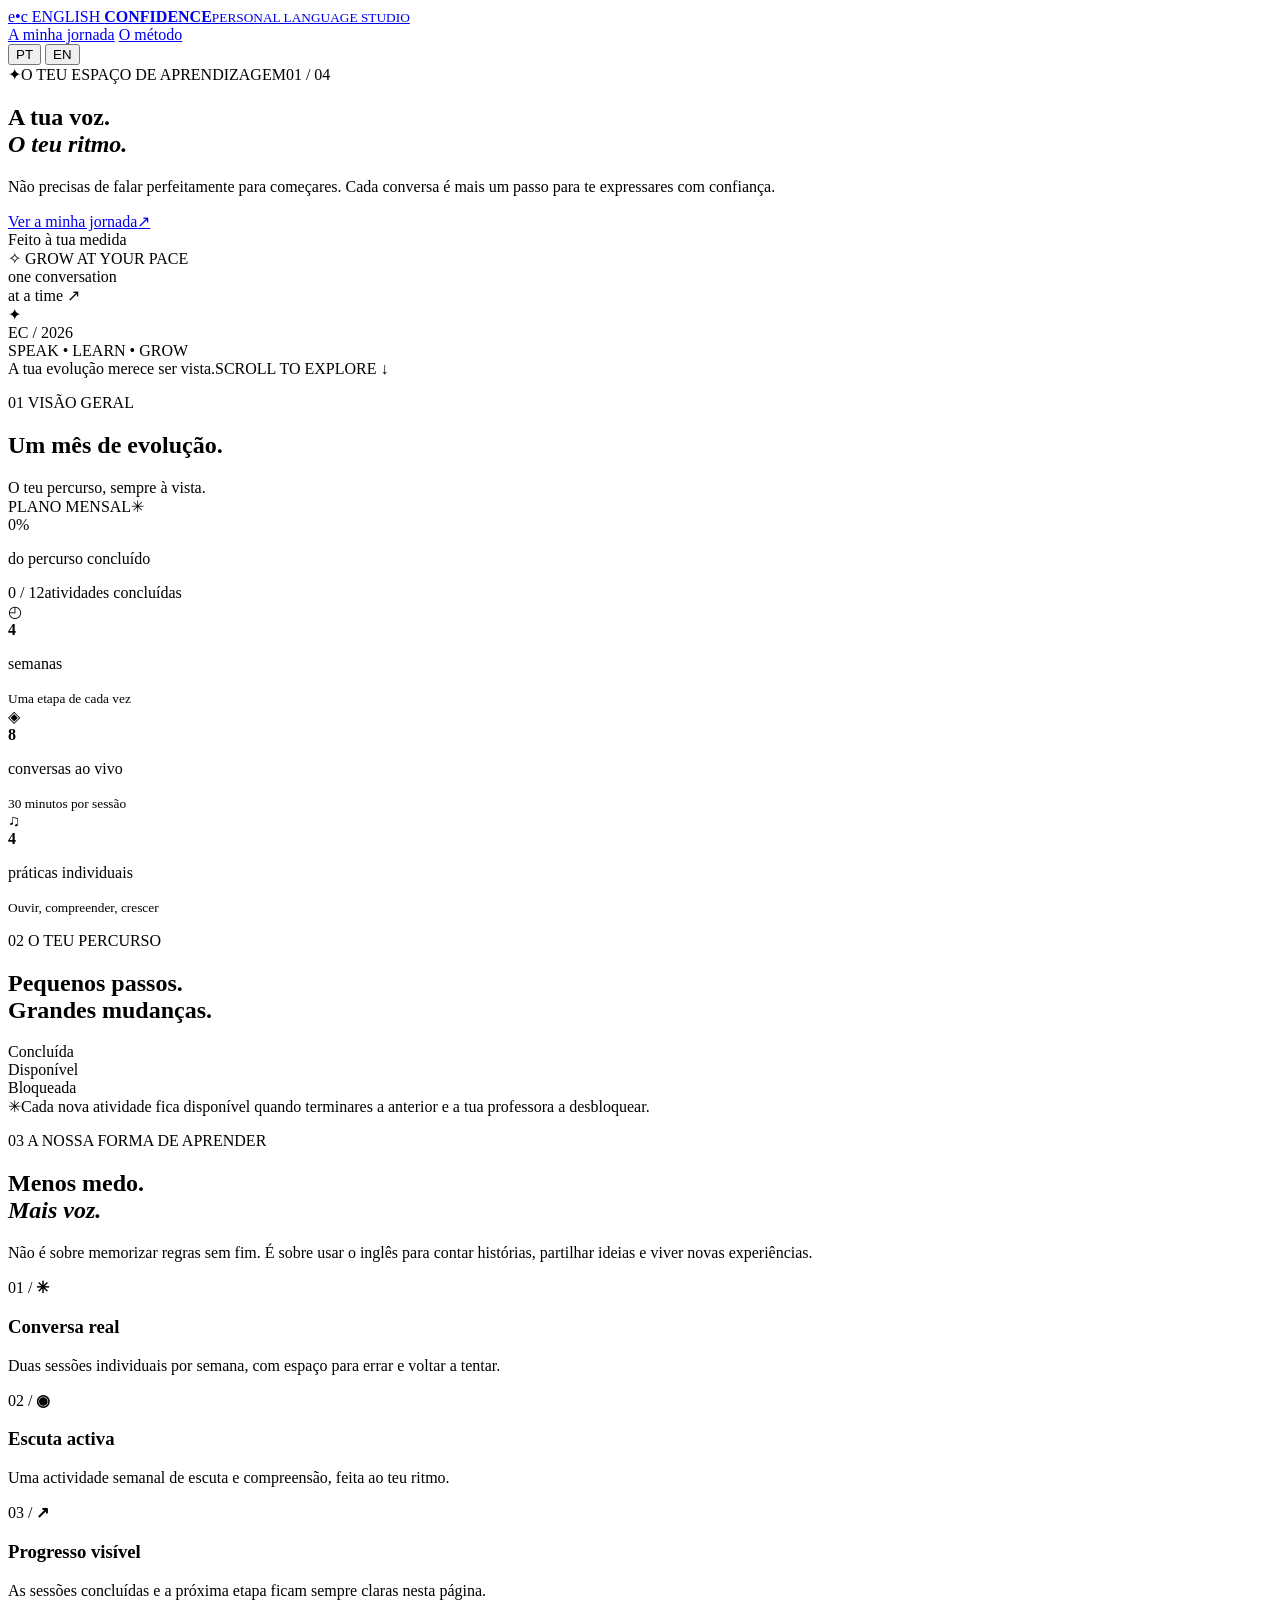
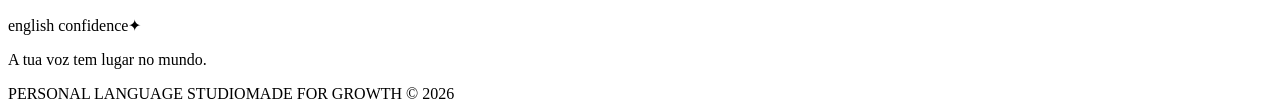
==== student-02/index.html @ 16528912 "multiple students" ====
<!doctype html>
<html lang="pt">
<head>
  <meta charset="utf-8" />
  <meta name="viewport" content="width=device-width, initial-scale=1" />
  <meta name="theme-color" content="#eeebfb" />
  <meta name="description" content="O teu espaço pessoal para aprender a comunicar em inglês com confiança, ao teu ritmo." />
  <title>English Confidence — Your Learning Space</title>
  <link rel="preconnect" href="https://fonts.googleapis.com" />
  <link rel="preconnect" href="https://fonts.gstatic.com" crossorigin />
  <link href="https://fonts.googleapis.com/css2?family=DM+Sans:wght@400;500;600;700;800&family=Manrope:wght@400;500;600;700;800&family=Playfair+Display:wght@400;500;600;700&display=swap" rel="stylesheet" />
  <link rel="stylesheet" href="../styles.css" />
  <script defer src="./student-data.js"></script>
  <script defer src="../portal.js"></script>
</head>
<body>
  <div class="ambient ambient-a" aria-hidden="true"></div>
  <div class="ambient ambient-b" aria-hidden="true"></div>
  <header class="topbar page-width">
    <a href="#inicio" class="brand" aria-label="English Confidence — Início">
      <span class="brand-mark">e<span>•</span>c</span>
      <span class="brand-type">ENGLISH <strong>CONFIDENCE</strong><small>PERSONAL LANGUAGE STUDIO</small></span>
    </a>
    <nav aria-label="Navegação principal" class="topnav">
      <a href="#jornada" data-i18n="navJourney">A minha jornada</a>
      <a href="#metodo" data-i18n="navMethod">O método</a>
    </nav>
    <div class="lang-switch" role="group" aria-label="Language / Idioma">
      <button type="button" id="lang-pt" class="active" aria-pressed="true">PT</button>
      <button type="button" id="lang-en" aria-pressed="false">EN</button>
    </div>
  </header>

  <main>
    <section class="hero page-width" id="inicio" aria-labelledby="hero-title">
      <div class="hero-copy">
        <div class="eyebrow"><span class="sparkle">✦</span><span data-i18n="heroEyebrow">O TEU ESPAÇO DE APRENDIZAGEM</span><span class="eyebrow-dash"></span>01 / 04</div>
        <h1 id="hero-title"><span data-i18n="heroTitle1">A tua voz.</span><br/><em data-i18n="heroTitle2">O teu ritmo.</em></h1>
        <p class="hero-description" data-i18n="heroBody">Não precisas de falar perfeitamente para começares. Cada conversa é mais um passo para te expressares com confiança.</p>
        <div class="hero-actions">
          <a class="primary-btn" href="#jornada"><span data-i18n="heroButton">Ver a minha jornada</span><span aria-hidden="true">↗</span></a>
          <div class="soft-label"><span class="pulse-dot"></span><span data-i18n="heroTag">Feito à tua medida</span></div>
        </div>
      </div>
      <div class="hero-art" aria-hidden="true">
        <div class="art-arc art-arc-one"></div><div class="art-arc art-arc-two"></div>
        <div class="art-halo"></div>
        <div class="art-sphere"><div class="sphere-glint"></div><div class="sphere-ring"></div></div>
        <div class="floating-label label-one"><span>✧</span> GROW AT YOUR PACE</div>
        <div class="floating-label label-two">one conversation<br/>at a time <span>↗</span></div>
        <div class="art-star">✦</div>
        <div class="art-coordinate">EC / 2026<br/>SPEAK • LEARN • GROW</div>
      </div>
      <div class="hero-bottom"><span data-i18n="heroSub">A tua evolução merece ser vista.</span><span>SCROLL TO EXPLORE <span aria-hidden="true">↓</span></span></div>
    </section>

    <section class="dashboard page-width" id="progresso" aria-labelledby="dash-title">
      <div class="section-heading"><div><p class="kicker"><span>01</span> <span data-i18n="overviewKicker">VISÃO GERAL</span></p><h2 id="dash-title" data-i18n="overviewTitle">Um mês de evolução.</h2></div><span class="section-note" data-i18n="overviewNote">O teu percurso, sempre à vista.</span></div>
      <div class="dashboard-grid">
        <div class="progress-card">
          <div class="card-upper"><span class="mini-tag" data-i18n="monthlyPlan">PLANO MENSAL</span><span class="progress-orbit" aria-hidden="true">✳</span></div>
          <div class="progress-big" id="progress-percent">0<span>%</span></div>
          <p data-i18n="progressCaption">do percurso concluído</p>
          <div class="progress-bar"><div id="progress-fill"></div></div>
          <div class="progress-meta"><span id="progress-count">0 / 12</span><span data-i18n="activities">atividades concluídas</span></div>
        </div>
        <div class="stat-card lilac-stat"><span class="stat-icon">◴</span><div><strong>4</strong><p data-i18n="weeks">semanas</p></div><div class="stat-line"></div><small data-i18n="weeksDesc">Uma etapa de cada vez</small></div>
        <div class="stat-card pale-stat"><span class="stat-icon">◈</span><div><strong>8</strong><p data-i18n="liveSessions">conversas ao vivo</p></div><div class="stat-line"></div><small data-i18n="liveDesc">30 minutos por sessão</small></div>
        <div class="stat-card mint-stat"><span class="stat-icon">♫</span><div><strong>4</strong><p data-i18n="selfStudy">práticas individuais</p></div><div class="stat-line"></div><small data-i18n="selfDesc">Ouvir, compreender, crescer</small></div>
      </div>
    </section>

    <section class="journey page-width" id="jornada" aria-labelledby="journey-title">
      <div class="section-heading journey-heading"><div><p class="kicker"><span>02</span> <span data-i18n="journeyKicker">O TEU PERCURSO</span></p><h2 id="journey-title" data-i18n="journeyTitle">Pequenos passos.<br/>Grandes mudanças.</h2></div><div class="journey-aside"><div class="legend-item"><span class="legend-dot finished"></span><span data-i18n="done">Concluída</span></div><div class="legend-item"><span class="legend-dot current"></span><span data-i18n="available">Disponível</span></div><div class="legend-item"><span class="legend-dot locked"></span><span data-i18n="locked">Bloqueada</span></div></div></div>
      <div class="notice" role="note"><span class="notice-icon">✳</span><span data-i18n="unlockMessage">Cada nova atividade fica disponível quando terminares a anterior e a tua professora a desbloquear.</span></div>
      <div id="weeks-container" class="weeks-container"></div>
    </section>

    <section class="method-section" id="metodo" aria-labelledby="method-title">
      <div class="page-width method-inner">
        <div class="method-lead"><p class="kicker light"><span>03</span> <span data-i18n="methodKicker">A NOSSA FORMA DE APRENDER</span></p><h2 id="method-title" data-i18n="methodTitle">Menos medo.<br/><em>Mais voz.</em></h2><p data-i18n="methodIntro">Não é sobre memorizar regras sem fim. É sobre usar o inglês para contar histórias, partilhar ideias e viver novas experiências.</p></div>
        <div class="method-points"><div class="method-point"><span>01 / <b>✳</b></span><h3 data-i18n="method1Title">Conversa real</h3><p data-i18n="method1Desc">Duas sessões individuais por semana, com espaço para errar e voltar a tentar.</p></div><div class="method-point"><span>02 / <b>◉</b></span><h3 data-i18n="method2Title">Escuta activa</h3><p data-i18n="method2Desc">Uma actividade semanal de escuta e compreensão, feita ao teu ritmo.</p></div><div class="method-point"><span>03 / <b>↗</b></span><h3 data-i18n="method3Title">Progresso visível</h3><p data-i18n="method3Desc">As sessões concluídas e a próxima etapa ficam sempre claras nesta página.</p></div></div>
      </div>
    </section>
  </main>
  <footer class="footer page-width"><div><span class="footer-brand">english confidence<span>✦</span></span><p data-i18n="footerLine">A tua voz tem lugar no mundo.</p></div><div class="footer-right"><span>PERSONAL LANGUAGE STUDIO</span><span>MADE FOR GROWTH © 2026</span></div></footer>
</body>
</html>
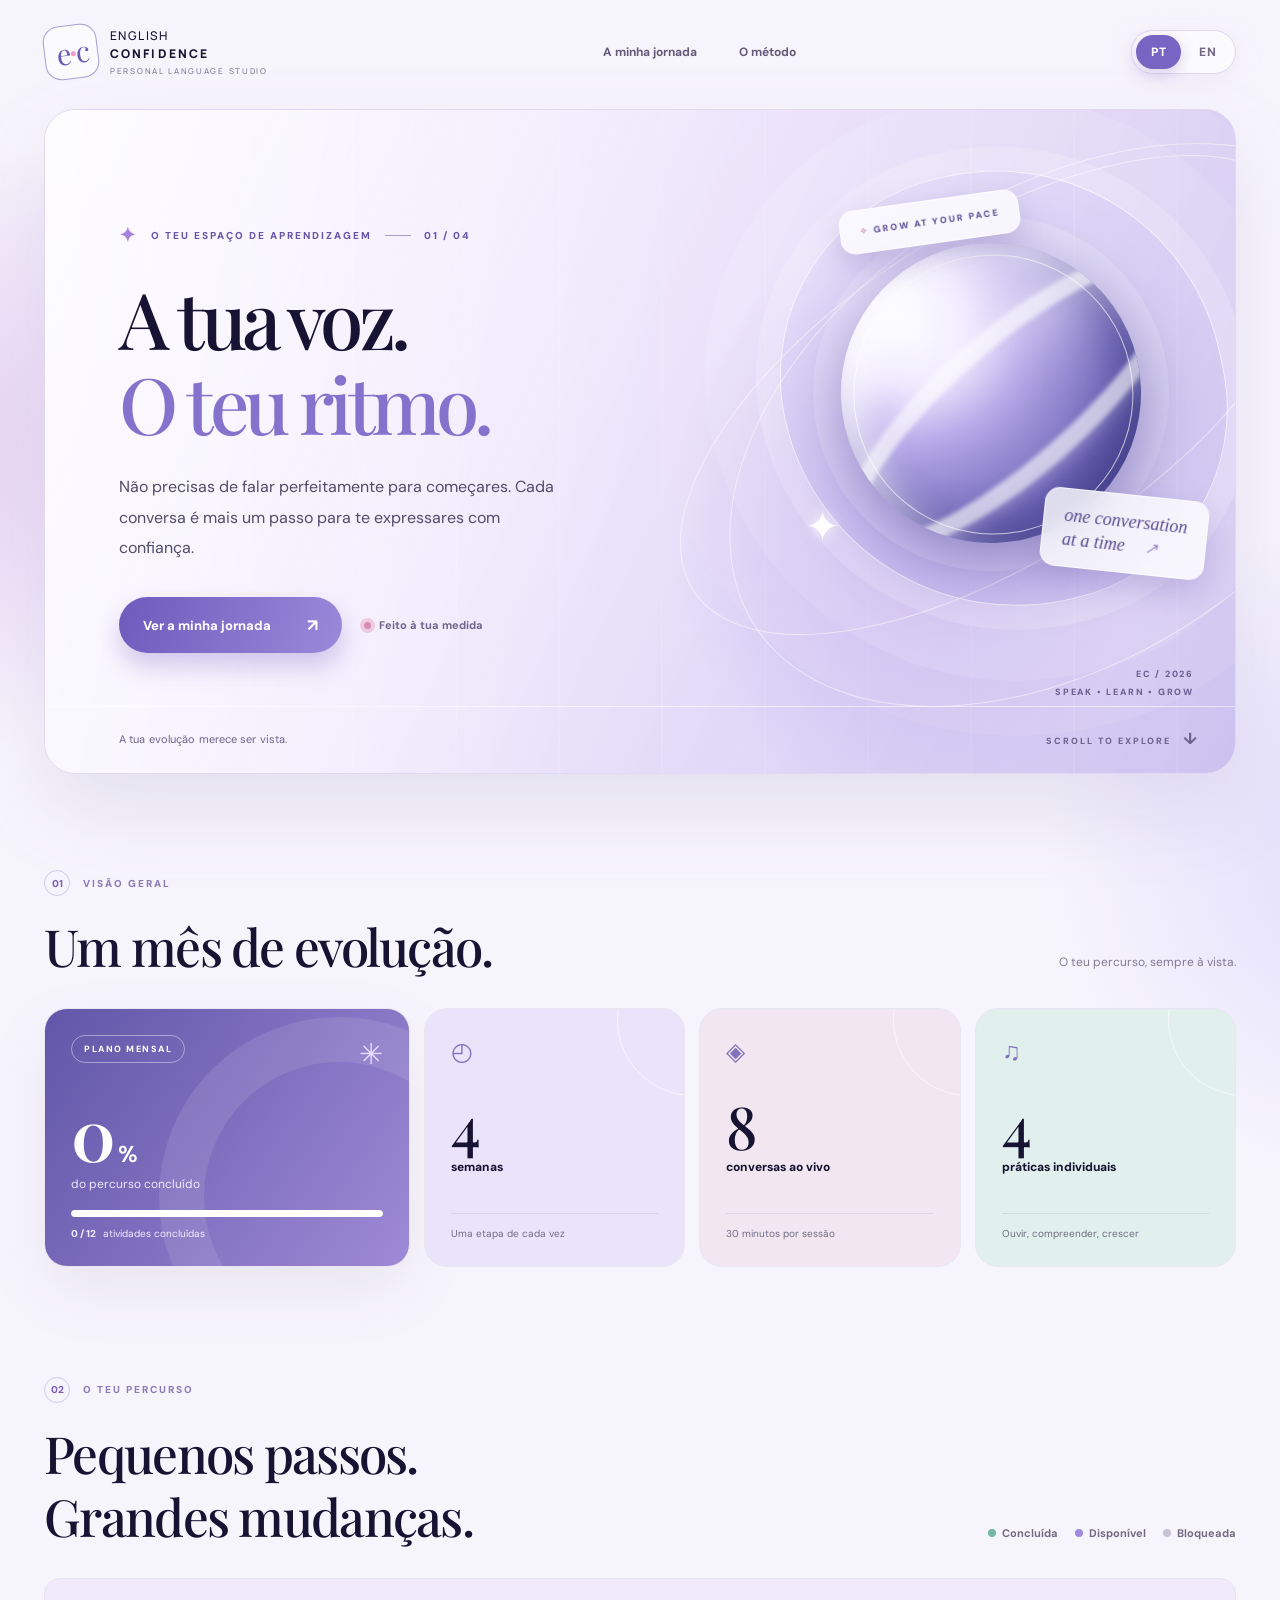
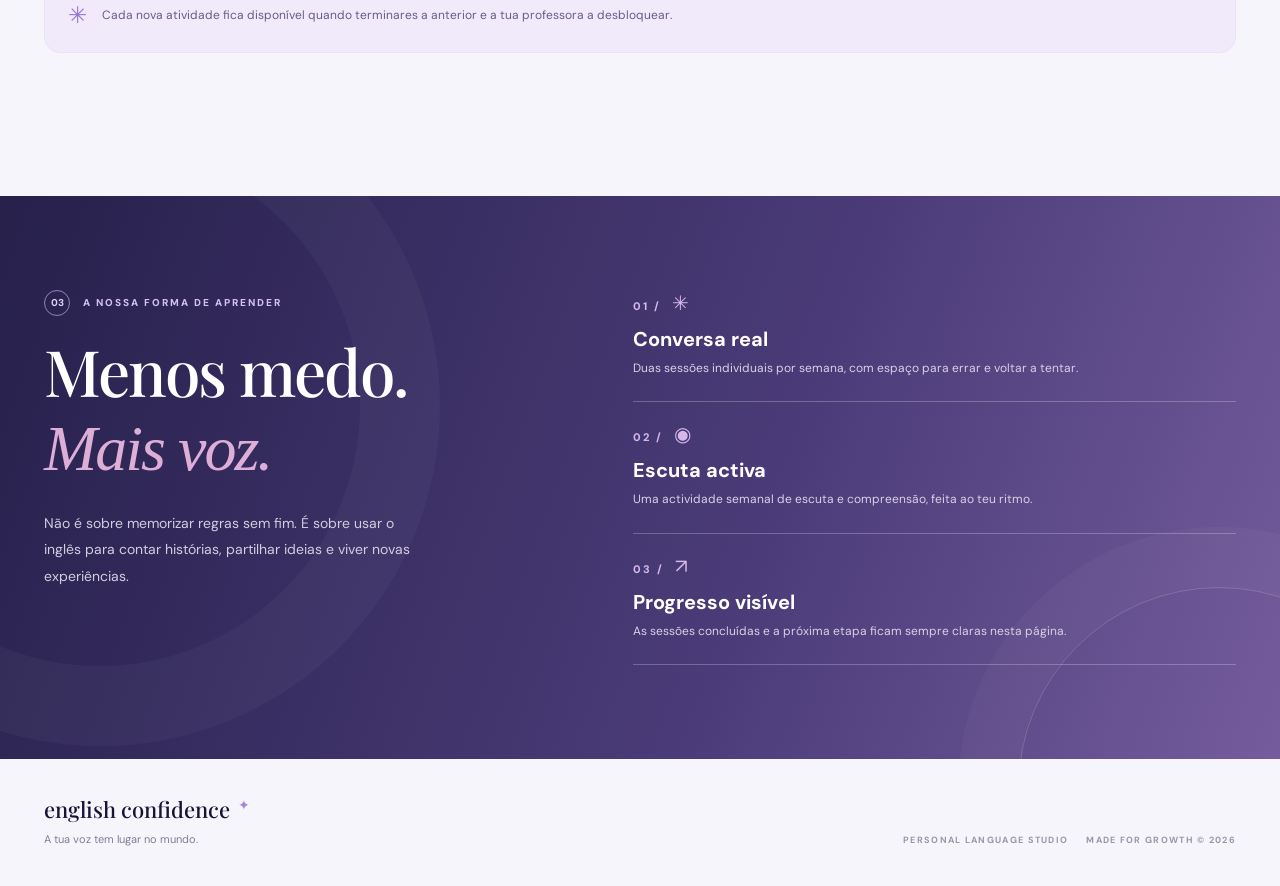
==== commit 58e78725: "current students lesson's imported" ====
--- a/student-02/index.html
+++ b/student-02/index.html
@@ -10,7 +10,7 @@
   <link rel="preconnect" href="https://fonts.gstatic.com" crossorigin />
   <link href="https://fonts.googleapis.com/css2?family=DM+Sans:wght@400;500;600;700;800&family=Manrope:wght@400;500;600;700;800&family=Playfair+Display:wght@400;500;600;700&display=swap" rel="stylesheet" />
   <link rel="stylesheet" href="../styles.css" />
-  <script defer src="./student-data.js"></script>
+  <script defer src="student-data1.js"></script>
   <script defer src="../portal.js"></script>
 </head>
 <body>
--- a/styles.css
+++ b/styles.css
@@ -0,0 +1,1267 @@
+:root{--ink:#171333;--muted:#645e7e;--violet:#7765ce;--violet2:#a99be8;--pink:#eeaccc;--line:#e5e0f0;--white:#fff;--mint:#dceee7;--bg:#f5f2fb;--shadow:0 24px 65px rgba(65,52,124,.08)}
+*{box-sizing:border-box}html{scroll-behavior:smooth}body{margin:0;color:var(--ink);font-family:'DM Sans',sans-serif;background:#f7f5fc;overflow-x:hidden;-webkit-font-smoothing:antialiased}a{text-decoration:none;color:inherit}button{font:inherit}p,h1,h2,h3,h4{margin-top:0}.page-width{width:min(1200px,calc(100% - 88px));margin-left:auto;margin-right:auto}.ambient{position:absolute;pointer-events:none;z-index:-1}.ambient-a{width:650px;height:650px;left:-400px;top:120px;background:radial-gradient(circle,#e7d0f3 0,transparent 68%)}.ambient-b{width:700px;height:700px;right:-450px;top:500px;background:radial-gradient(circle,#e0dbfc 0,transparent 68%)}
+.topbar{height:104px;display:flex;align-items:center;justify-content:space-between;gap:24px;position:relative;z-index:20}.brand{display:flex;align-items:center;gap:12px}.brand-mark{font-family:'Playfair Display',serif;width:54px;height:54px;display:flex;align-items:center;justify-content:center;border:1px solid #aa9fd4;border-radius:16px;font-size:29px;letter-spacing:-4px;transform:rotate(-7deg);color:#6c59b2;background:rgba(255,255,255,.6)}.brand-mark span{color:#ec9dc8;font-size:18px;margin:0 2px}.brand-type{font-family:Manrope,sans-serif;font-size:12px;line-height:1.5;letter-spacing:1.4px;font-weight:500}.brand-type strong{display:block;font-size:12px;letter-spacing:2.1px;font-weight:800}.brand-type small{display:block;font-size:8px;letter-spacing:1.7px;color:#837d99;margin-top:2px}.topnav{display:flex;gap:42px;font-size:12px;color:#625a78;font-weight:700}.topnav a:hover{color:var(--violet)}.lang-switch{display:flex;align-items:center;gap:3px;border:1px solid #dfd7f0;padding:4px;border-radius:100px;background:#ffffff80;box-shadow:0 6px 25px #ded3f05a}.lang-switch button{border:0;cursor:pointer;border-radius:100px;background:transparent;padding:9px 15px;font-size:12px;font-weight:800;letter-spacing:.5px;color:#70698a}.lang-switch button.active{background:#7665c2;color:#fff;box-shadow:0 5px 14px #7e6bcb48}.lang-switch button:focus-visible,.primary-btn:focus-visible,.podcast-btn:focus-visible,a:focus-visible{outline:3px solid #ec92c7;outline-offset:3px}
+.hero{position:relative;border:1px solid #e1d9f2;min-height:592px;margin-top:5px;margin-bottom:96px;border-radius:31px;overflow:hidden;background:linear-gradient(115deg,rgba(250,247,255,.97) 0%,rgba(238,231,252,.86) 42%,rgba(201,191,239,.93) 100%);box-shadow:0 35px 85px rgba(103,87,165,.13)}.hero:before{position:absolute;content:"";inset:0;background-image:linear-gradient(100deg,rgba(255,255,255,.65),transparent 50%),repeating-linear-gradient(90deg,transparent 0 101px,rgba(255,255,255,.12) 102px 103px);pointer-events:none}.hero-copy{position:relative;z-index:5;padding:112px 0 120px 74px;width:59%}.eyebrow,.kicker{display:flex;gap:13px;align-items:center;letter-spacing:2px;font-size:10px;font-weight:800;color:#6654a7}.sparkle{font-size:20px;color:#a881db}.eyebrow-dash{width:26px;height:1px;background:#a89bd2}.hero h1{font-family:'Playfair Display',Georgia,serif;font-size:clamp(59px,6.1vw,91px);line-height:1.09;letter-spacing:-4.8px;font-weight:500;margin:28px 0 26px}.hero h1 em{font-style:normal;color:#8472cc}.hero-description{font-size:16px;line-height:1.9;color:#514c69;max-width:450px}.hero-actions{display:flex;align-items:center;gap:22px;margin-top:34px}.primary-btn{display:inline-flex;gap:36px;align-items:center;justify-content:space-between;background:linear-gradient(110deg,#6d5abc,#9b8ada);color:#fff;border-radius:100px;padding:17px 24px;box-shadow:0 13px 25px #9c87d46b;font-size:13px;font-weight:800}.primary-btn>span:last-child{font-size:17px}.primary-btn:hover{transform:translateY(-2px);box-shadow:0 15px 28px #9c87d498}.soft-label{font-size:11px;color:#6f638a;font-weight:700;white-space:nowrap;display:flex;gap:8px;align-items:center}.pulse-dot{width:7px;height:7px;border-radius:50%;background:#d78eb5;box-shadow:0 0 0 4px #edcbe1}.hero-bottom{position:absolute;bottom:0;left:0;right:0;z-index:5;padding:21px 36px 24px 74px;display:flex;justify-content:space-between;align-items:center;font-size:11px;color:#6d628b;border-top:1px solid #ffffff90;letter-spacing:.1px}.hero-bottom>span:last-child{font-size:9px;letter-spacing:2px;font-weight:800}.hero-bottom>span:last-child span{font-size:16px;margin-left:8px}
+.hero-art{position:absolute;right:0;top:0;width:53%;height:100%;overflow:hidden}.hero-art:before{content:"";position:absolute;inset:30px 0 0 0;background:radial-gradient(ellipse at 50% 60%,#c5b7f0 0,transparent 56%)}.art-halo{position:absolute;width:440px;height:440px;right:12px;top:59px;border:1px solid #ffffffbe;border-radius:47% 53% 45% 55%;box-shadow:0 0 0 24px #ffffff29,0 0 0 75px #ffffff17,0 0 0 130px #f1dff021;transform:rotate(-12deg)}.art-arc{position:absolute;border:1px solid #ffffff91;border-radius:50%;transform:rotate(-33deg)}.art-arc-one{width:720px;height:330px;right:-120px;top:120px}.art-arc-two{width:740px;height:470px;right:-200px;top:80px}.art-sphere{position:absolute;width:300px;height:300px;right:94px;top:133px;border-radius:50%;transform:rotate(-13deg);background:radial-gradient(circle at 27% 20%,#f9faff 0%,#e8e0ff 19%,#b7aae9 37%,#7268b9 68%,#3e3c83 89%,#a39ce5 99%);box-shadow:inset -20px -23px 39px #3a36826f,inset 21px 20px 32px #ffffffbd,0 23px 65px #4b3e9180,0 0 0 28px #faf7ff33;overflow:hidden}.art-sphere:before{content:"";position:absolute;left:-45px;top:91px;width:390px;height:110px;border:19px solid #ffffff9e;border-left-color:transparent;border-right-color:transparent;filter:blur(2px);border-radius:50%;transform:rotate(-28deg);box-shadow:0 0 18px #ffffff4f}.art-sphere:after{content:"";position:absolute;right:29px;top:20px;width:124px;height:72px;border-radius:50%;background:#fff9;filter:blur(37px)}.sphere-glint{position:absolute;width:110px;height:110px;left:38px;top:28px;background:#fff8;filter:blur(32px)}.sphere-ring{position:absolute;width:280px;height:280px;top:12px;left:12px;border:1px solid #ffffffaa;border-radius:50%}.floating-label{position:absolute;background:#fefeffcd;border:1px solid #ffffffa6;box-shadow:0 13px 35px #7162b455;backdrop-filter:blur(12px);border-radius:15px;color:#5a4c91;z-index:3}.label-one{top:90px;right:215px;font-size:9px;padding:15px 19px;letter-spacing:2px;font-weight:800;transform:rotate(-8deg)}.label-one span{color:#d68dbf}.label-two{right:28px;top:384px;font:italic 18px/1.35 'Playfair Display',serif;padding:14px 20px;transform:rotate(6deg)}.label-two span{font-family:DM Sans;font-size:16px;color:#9e84ce;margin-left:15px}.art-star{position:absolute;right:395px;top:389px;font-size:42px;color:#fff;text-shadow:0 0 15px #fff}.art-coordinate{position:absolute;bottom:72px;right:41px;font-size:9px;font-weight:800;letter-spacing:1.8px;line-height:2;color:#6b5e91;text-align:right}
+.section-heading{display:flex;justify-content:space-between;align-items:end;gap:24px;margin:0 0 30px}.kicker{margin:0 0 19px;color:#8a7ab6}.kicker span:first-child{width:26px;height:26px;display:inline-flex;align-items:center;justify-content:center;border:1px solid #d2c9e9;border-radius:50%;color:#795bb5;letter-spacing:0;font-size:10px}.section-heading h2{font-family:'Playfair Display',Georgia,serif;font-size:clamp(33px,4vw,52px);font-weight:500;letter-spacing:-1.7px;margin:0;line-height:1.23}.section-note{font-size:12px;color:#817994;margin-bottom:8px}.dashboard{margin-bottom:110px}.dashboard-grid{display:grid;grid-template-columns:1.4fr repeat(3,1fr);gap:14px}.progress-card,.stat-card{border-radius:23px;min-height:244px;padding:26px;background:#fff;border:1px solid #e9e5f1}.progress-card{background:linear-gradient(125deg,#6156a8,#9e8ad6);color:#fff;position:relative;overflow:hidden;box-shadow:var(--shadow)}.progress-card:after{content:"";width:270px;height:270px;position:absolute;right:-110px;top:8px;border-radius:50%;border:45px solid #ffffff19}.card-upper{display:flex;justify-content:space-between;align-items:start}.mini-tag{border:1px solid #ffffff6b;border-radius:100px;padding:7px 12px;font-size:9px;font-weight:800;letter-spacing:1.5px}.progress-orbit{font-size:29px;color:#e5d6ff}.progress-big{font:600 71px/.95 'Playfair Display',Georgia,serif;margin-top:26px;letter-spacing:-3px}.progress-big span{font-family:DM Sans;font-size:23px;letter-spacing:0;margin-left:5px}.progress-card>p{font-size:12px;color:#eee7fc;margin:9px 0 18px}.progress-bar{height:7px;background:#ffffff45;border-radius:40px;overflow:hidden}.progress-bar>div{height:100%;background:#fff;border-radius:40px;transition:width .3s}.progress-meta{display:flex;gap:7px;margin-top:10px;font-size:10px;color:#f4ecff}.progress-meta>span:first-child{font-weight:800}.stat-card{display:flex;flex-direction:column;position:relative;overflow:hidden}.stat-card:before{content:"";position:absolute;width:150px;height:150px;border:1px solid #ffffffa5;right:-85px;top:-65px;border-radius:50%}.lilac-stat{background:#eae4fa}.pale-stat{background:#f2e7f0}.mint-stat{background:#e1f0ec}.stat-icon{font-size:25px;color:#8473bc}.stat-card strong{display:block;font:500 59px 'Playfair Display',Georgia,serif;letter-spacing:-1px;margin-top:18px}.stat-card p{margin:-6px 0 18px;font-size:12px;font-weight:800}.stat-line{height:1px;background:#7f71a326;margin-top:auto;margin-bottom:13px}.stat-card small{font-size:10px;color:#716b85}
+.journey{margin-bottom:108px}.journey-heading{align-items:end}.journey-aside{display:flex;gap:17px;flex-wrap:wrap;font-size:11px;font-weight:700;color:#726982;padding-bottom:8px}.legend-item{display:flex;align-items:center;gap:6px}.legend-dot{width:8px;height:8px;border-radius:50%}.legend-dot.finished{background:#74b6a7}.legend-dot.current{background:#a189de}.legend-dot.locked{background:#c7c2d5}.notice{display:flex;align-items:center;gap:15px;border:1px solid #e9e2f6;background:#f0eafb;padding:17px 23px;border-radius:16px;margin:0 0 35px;color:#685d87;font-size:12px;line-height:1.7}.notice-icon{font-size:23px;color:#9976cd}.weeks-container{display:grid;gap:39px}.week-block{position:relative}.week-block:not(:last-child):after{content:"";position:absolute;width:1px;height:40px;bottom:-40px;left:37px;background:repeating-linear-gradient(#b7a5dc 0px,#b7a5dc 4px,transparent 4px,transparent 9px)}.week-header{display:flex;justify-content:space-between;align-items:center;gap:15px;padding:0 0 18px}.week-left{display:flex;align-items:center;gap:18px}.week-counter{background:#ded4f5;width:75px;height:75px;display:grid;place-items:center;border-radius:18px;font:500 34px 'Playfair Display',serif;color:#7660b5}.week-topline{font-size:12px;color:#574787;letter-spacing:2px;font-weight:800}.week-topline span{color:#ac9fca;margin:0 7px}.week-left p{font-size:12px;color:#8c859d;margin:8px 0 0}.week-status{font-size:11px;color:#7c6b9b;letter-spacing:.2px}.week-status span{margin-left:10px;font-size:16px}.lesson-stack{display:grid;gap:12px}.lesson-card{background:#fff;border:1px solid #e5e0ed;border-radius:22px;padding:24px 27px;transition:border-color .2s,box-shadow .2s}.lesson-card.current{border-color:#b4a4ec;box-shadow:0 15px 55px rgba(111,90,175,.1)}.lesson-card.done{border-color:#d2e6e0;background:#fcfefd}.lesson-card.locked{background:#f5f3f8;border-color:#ebe7f1}.lesson-head{display:flex;align-items:center;gap:18px}.number-block{height:57px;width:57px;flex:0 0 auto;border-radius:15px;background:#f1eafb;display:grid;place-items:center}.number-block span{font:500 27px 'Playfair Display',serif;color:#846bc5}.lesson-card.done .number-block{background:#e4f2eb}.lesson-card.done .number-block span{color:#589789}.lesson-card.locked .number-block{background:#eae7ee}.lesson-card.locked .number-block span{color:#b0aabf}.lesson-headcopy{flex:1;min-width:0}.lesson-kind{font-size:9px;letter-spacing:1.2px;font-weight:800;color:#9587bc;text-transform:uppercase}.kind-separator{color:#c0b4d8;margin:0 5px}.lesson-head h3{font-size:19px;line-height:1.35;font-weight:800;letter-spacing:-.4px;margin:7px 0 4px}.lesson-headcopy p{margin:0;font-size:12px;color:#817a95;line-height:1.6}.lesson-card.locked .lesson-headcopy h3{color:#a19aac}.lesson-card.locked .lesson-headcopy p{color:#aaa5b4}.lesson-state{display:flex;gap:6px;align-items:center;justify-content:center;white-space:nowrap;padding:9px 13px;border-radius:100px;font-size:10px;font-weight:800}.lesson-state.current{background:#e7dffa;color:#765fc2}.lesson-state.done{background:#e0f2e9;color:#558d76}.lesson-state.locked{background:#ece9f0;color:#9992a6}.lesson-details{border-top:1px solid #eee9f5;margin-top:23px;padding-top:23px}.content-eyebrow{font-size:9px;font-weight:800;letter-spacing:1.5px;color:#937bc8}.lesson-goal{border-radius:16px;background:linear-gradient(90deg,#f4efff,#fdf8fd);padding:18px 20px}.lesson-goal p{font-size:13px;line-height:1.75;margin:8px 0 0;color:#534d6a}.lesson-columns{display:grid;grid-template-columns:1fr 1fr;gap:15px;margin-top:16px}.lesson-column{border:1px solid #eee9f5;border-radius:16px;padding:19px 20px;background:#fff}.column-icon{width:32px;height:32px;display:grid;place-items:center;border-radius:9px;background:#f0eafc;color:#8465c2;font-size:18px}.lesson-column h4{font-size:10px;letter-spacing:1.1px;margin:12px 0;color:#6d5f9b}.lesson-column ul{list-style:none;padding:0;margin:0;display:grid;gap:10px}.vocab-list li{display:flex;justify-content:space-between;gap:12px;font-size:12px}.vocab-list span{font-weight:800}.vocab-list small{font-size:11px;color:#8b829d;text-align:right}.phrases-list li{font-size:12px;color:#574f6d;line-height:1.5;padding-left:12px;border-left:2px solid #dbc6ea}.question-box{margin-top:16px;border-radius:16px;padding:19px 20px;background:#f6f3fa}.question-box ol{display:grid;gap:9px;margin:14px 0 0;padding-left:20px;color:#514b64;font-size:12px;line-height:1.6}.question-box li::marker{color:#987dc5;font-weight:800}.listen-card.current{border-color:#a8cfbe}.listen-card .number-block{background:#e4f5ed}.listen-card .number-block span{color:#679d86}.listen-card.locked .number-block{background:#eae7ee}.listen-card.locked .number-block span{color:#b0aabf}.podcast-details{background:linear-gradient(100deg,#eff8f3,#f8f4fb);padding:22px;border-radius:16px}.detail-head{display:flex;align-items:center;gap:14px}.detail-heading-icon{display:grid;place-items:center;background:#dcefe5;border-radius:13px;width:49px;height:49px;font-size:26px;color:#609c83}.detail-head h4{margin:6px 0;font-size:18px}.podcast-details>p{font-size:13px;line-height:1.7;color:#56516b}.detail-hint{color:#857e94!important}.podcast-btn{display:inline-flex;align-items:center;gap:27px;justify-content:space-between;padding:14px 18px;border-radius:100px;background:#386e66;color:#fff;font-weight:800;font-size:12px;margin-top:7px;box-shadow:0 6px 17px #2b77623b}.podcast-btn:hover{background:#295b53}.podcast-btn span{font-size:18px}
+.method-section{background:linear-gradient(110deg,#26204b 0%,#4b3c79 60%,#755c9c 100%);color:#fff;position:relative;overflow:hidden}.method-section:before{content:"";position:absolute;width:520px;height:520px;border-radius:50%;border:80px solid #ffffff08;left:-240px;top:-130px}.method-section:after{content:"";position:absolute;width:400px;height:400px;border-radius:50%;border:1px solid #ffffff2b;right:-140px;bottom:-230px;box-shadow:0 0 0 60px #ffffff07}.method-inner{padding:94px 0;display:grid;grid-template-columns:.9fr 1.1fr;gap:95px;position:relative;z-index:1}.kicker.light{color:#d4c1f0}.kicker.light span:first-child{border-color:#9384b7;color:#dbccf3}.method-lead h2{font:500 clamp(48px,5vw,72px)/1.14 'Playfair Display',Georgia,serif;letter-spacing:-2px;margin-bottom:24px}.method-lead h2 em{color:#ddaed6;font-weight:400}.method-lead>p:last-child{font-size:14px;line-height:1.9;max-width:390px;color:#d2cce1}.method-points{display:grid;gap:4px}.method-point{border-bottom:1px solid #ffffff3d;padding:15px 0 23px}.method-point:first-child{padding-top:0}.method-point>span{color:#d5b7e9;font-size:11px;letter-spacing:2px;font-weight:800}.method-point>span b{font-size:20px;font-weight:400;margin-left:6px}.method-point h3{font-size:20px;margin:10px 0 6px;font-weight:700}.method-point p{font-size:12px;line-height:1.7;color:#d7d1e6;max-width:450px;margin:0}.footer{padding-top:35px;padding-bottom:40px;display:flex;align-items:flex-end;justify-content:space-between;gap:20px}.footer-brand{font:500 22px 'Playfair Display',Georgia,serif}.footer-brand span{font-family:DM Sans;color:#ab84d4;font-size:14px;vertical-align:super;margin-left:8px}.footer p{font-size:11px;color:#837c95;margin:8px 0 0}.footer-right{display:flex;gap:18px;font-size:9px;letter-spacing:1.3px;color:#9b95a6;font-weight:700}
+@media(max-width:1100px){.page-width{width:min(100% - 50px,1200px)}.hero-copy{width:61%;padding-left:48px}.hero-art{width:49%}.art-sphere{right:15px;top:155px;width:260px;height:260px}.art-halo{right:-60px}.label-one{right:110px}.art-star{right:290px}.hero-bottom{padding-left:48px}.dashboard-grid{grid-template-columns:repeat(4,minmax(0,1fr))}.stat-card{padding:21px}.stat-card strong{font-size:51px}}
+@media(max-width:820px){.topnav{display:none}.topbar{height:86px}.hero{min-height:585px}.hero-copy{padding:72px 24px 115px 36px;width:72%}.hero h1{font-size:62px}.hero-art{width:50%;opacity:.68}.art-sphere{right:-90px;top:170px}.floating-label{display:none}.hero-description{font-size:14px;max-width:330px}.hero-bottom{padding-left:36px}.dashboard-grid{grid-template-columns:repeat(2,minmax(0,1fr))}.progress-card{min-height:230px}.stat-card{min-height:210px}.method-inner{gap:40px;grid-template-columns:1fr 1fr}.journey-aside{justify-content:flex-start}}
+@media(max-width:580px){.page-width{width:calc(100% - 30px)}.topbar{height:76px}.brand-mark{width:44px;height:44px;font-size:23px;border-radius:12px}.brand-type{font-size:10px;letter-spacing:.7px}.brand-type strong{font-size:10px;letter-spacing:1px}.brand-type small{font-size:7px;letter-spacing:.7px}.lang-switch{padding:3px}.lang-switch button{padding:8px 10px;font-size:10px}.hero{border-radius:23px;margin-top:5px;margin-bottom:70px;min-height:655px}.hero-copy{width:100%;padding:56px 26px 0}.eyebrow{font-size:9px;letter-spacing:1px}.hero h1{font-size:55px;letter-spacing:-2.9px;margin:18px 0 15px}.hero-description{max-width:320px;font-size:13px;line-height:1.75}.hero-actions{margin-top:23px;gap:15px;flex-wrap:wrap}.primary-btn{padding:14px 19px;font-size:11px;gap:18px}.soft-label{font-size:10px}.hero-art{width:100%;top:auto;bottom:36px;height:300px;opacity:.88}.art-halo{width:285px;height:285px;top:0;right:14px}.art-sphere{height:200px;width:200px;right:60px;top:46px}.art-arc-one{right:-270px;top:45px}.art-arc-two{right:-220px;top:10px}.art-star{top:170px;right:290px;font-size:25px}.art-coordinate{right:20px;bottom:20px;font-size:7px}.hero-bottom{padding:14px 20px;bottom:0;font-size:9px}.hero-bottom>span:last-child{font-size:7px;letter-spacing:1px}.section-heading{display:block;margin-bottom:24px}.kicker{font-size:9px;letter-spacing:1.4px;margin-bottom:14px}.section-heading h2{font-size:37px}.section-note{display:block;margin-top:10px;font-size:11px}.dashboard{margin-bottom:76px}.dashboard-grid{grid-template-columns:repeat(2,minmax(0,1fr));gap:10px}.progress-card{grid-column:span 2;min-height:210px}.progress-big{font-size:66px}.stat-card{min-height:179px;padding:18px;border-radius:19px}.stat-icon{font-size:20px}.stat-card strong{font-size:46px;margin-top:5px}.stat-card p{font-size:11px}.stat-card small{font-size:9px}.stat-card:last-child{grid-column:span 2;min-height:135px}.stat-card:last-child .stat-line{display:none}.stat-card:last-child strong{font-size:36px}.stat-card:last-child p{margin:0 0 5px}.journey{margin-bottom:75px}.journey-heading{margin-bottom:20px}.journey-aside{margin-top:20px;font-size:10px}.notice{padding:14px;font-size:11px;margin-bottom:28px}.week-counter{width:54px;height:58px;border-radius:13px;font-size:27px}.week-left{gap:11px}.week-topline{letter-spacing:1px;font-size:10px}.week-left p{font-size:10px}.week-status{font-size:10px}.week-block:not(:last-child):after{left:25px}.lesson-card{padding:16px 14px;border-radius:17px}.lesson-head{gap:11px;align-items:flex-start}.number-block{width:43px;height:46px;border-radius:11px}.number-block span{font-size:21px}.lesson-kind{font-size:8px;letter-spacing:.3px;line-height:1.6}.lesson-head h3{font-size:15px;margin:6px 0 4px}.lesson-headcopy p{font-size:11px}.lesson-state{padding:7px 8px;gap:4px;font-size:9px}.lesson-state span{display:none}.lesson-details{margin-top:17px;padding-top:17px}.lesson-goal{padding:15px}.lesson-goal p{font-size:12px}.lesson-columns{grid-template-columns:1fr;gap:10px}.lesson-column{padding:16px}.question-box{padding:16px}.podcast-details{padding:15px}.detail-head h4{font-size:15px}.method-inner{padding:70px 0;grid-template-columns:1fr;gap:25px}.method-lead h2{font-size:52px}.method-lead>p:last-child{font-size:13px}.method-point h3{font-size:18px}.footer{align-items:start;flex-direction:column;gap:15px}.footer-right{flex-wrap:wrap;font-size:8px;gap:9px}}
+@media(prefers-reduced-motion:reduce){html{scroll-behavior:auto}*,*:before,*:after{animation:none!important;transition:none!important}}
+
+
+/* ==========================================
+   FIREBASE AUTHENTICATION SCREENS
+   English Confidence
+========================================== */
+
+[hidden] {
+    display: none !important;
+}
+
+.auth-screen,
+.auth-session {
+    min-height: calc(100vh - 30px);
+    display: grid;
+    place-items: center;
+    position: relative;
+    padding-top: 45px;
+    padding-bottom: 45px;
+    isolation: isolate;
+}
+
+.auth-card {
+    width: min(100%, 600px);
+    padding: 58px;
+    position: relative;
+    z-index: 2;
+    overflow: hidden;
+    border: 1px solid #e5e0f0;
+    border-radius: 30px;
+    background: linear-gradient(
+            145deg,
+            #ffffff 0%,
+            #faf7ff 65%,
+            #f0ebfb 100%
+    );
+    box-shadow: 0 30px 85px rgba(65,52,124,.11);
+}
+
+.auth-card:after {
+    content: "";
+    position: absolute;
+    width: 230px;
+    height: 230px;
+    right: -135px;
+    top: -125px;
+    border: 35px solid #7765ce12;
+    border-radius: 50%;
+}
+
+.auth-brand {
+    display: inline-flex;
+    align-items: center;
+    gap: 13px;
+    margin-bottom: 48px;
+}
+
+.auth-eyebrow {
+    color: #8a7ab6;
+    font-size: 10px;
+    font-weight: 800;
+    letter-spacing: 2px;
+    margin-bottom: 20px;
+}
+
+.auth-card h1,
+.auth-session-card h1 {
+    font: 500 clamp(48px, 6vw, 68px)/1.12
+    'Playfair Display', Georgia, serif;
+    letter-spacing: -2.5px;
+    margin-bottom: 22px;
+}
+
+.auth-card h1 em {
+    font-style: normal;
+    color: #8472cc;
+}
+
+.auth-intro {
+    color: #645e7e;
+    font-size: 14px;
+    line-height: 1.85;
+    max-width: 410px;
+    margin-bottom: 28px;
+}
+
+.auth-google-btn {
+    width: 100%;
+    border: 0;
+    cursor: pointer;
+    gap: 14px;
+    margin-top: 8px;
+}
+
+.auth-google-btn:disabled {
+    opacity: .6;
+    cursor: wait;
+}
+
+.google-letter {
+    font-family: Arial, sans-serif;
+    font-weight: 800;
+    font-size: 20px;
+    background: #fff;
+    color: #4285f4;
+    width: 30px;
+    height: 30px;
+    border-radius: 50%;
+    display: grid;
+    place-items: center;
+}
+
+.auth-message {
+    color: #817994;
+    text-align: center;
+    font-size: 11px;
+    line-height: 1.7;
+    margin: 22px 0 0;
+}
+
+.auth-bottom {
+    border-top: 1px solid #e9e3f2;
+    padding-top: 22px;
+    margin-top: 32px;
+    font-size: 8px;
+    font-weight: 800;
+    letter-spacing: 1.5px;
+    color: #a19aad;
+}
+
+.auth-decoration {
+    position: absolute;
+    width: 300px;
+    height: 300px;
+    right: -100px;
+    bottom: 20px;
+    z-index: -1;
+    pointer-events: none;
+    opacity: .55;
+}
+
+.auth-decoration-orbit {
+    position: absolute;
+    inset: 0;
+    border: 1px solid #c5b7e9;
+    border-radius: 50%;
+    box-shadow: 0 0 0 25px #7765ce09;
+}
+
+.auth-decoration-sphere {
+    position: absolute;
+    inset: 65px;
+    border-radius: 50%;
+    background: radial-gradient(
+            circle at 30% 25%,
+            #ffffff,
+            #b7aae9 48%,
+            #7765ce
+    );
+    box-shadow: 0 20px 50px #7765ce35;
+}
+
+.auth-decoration > span {
+    position: absolute;
+    top: 12px;
+    left: -100px;
+    color: #8472cc;
+    font-size: 9px;
+    font-weight: 800;
+    letter-spacing: 2px;
+}
+
+.auth-session-card {
+    width: min(100%, 600px);
+    padding: 55px;
+    border-radius: 28px;
+    background: #fff;
+    border: 1px solid #e5e0f0;
+    box-shadow: 0 25px 70px rgba(65,52,124,.09);
+}
+
+.auth-session-card > .brand-mark {
+    margin-bottom: 35px;
+}
+
+.auth-user-email {
+    font-size: 12px;
+    color: #8a7ab6;
+    font-weight: 700;
+    margin-bottom: 22px;
+}
+
+.auth-signout-btn {
+    border: 1px solid #e5e0f0;
+    border-radius: 100px;
+    padding: 13px 23px;
+    color: #645e7e;
+    background: #f7f5fc;
+    font-weight: 700;
+    font-size: 12px;
+    cursor: pointer;
+}
+
+.auth-signout-btn:hover {
+    background: #eee9fa;
+}
+
+@media(max-width:580px) {
+
+    .auth-screen,
+    .auth-session {
+        min-height: 100vh;
+        padding-top: 25px;
+        padding-bottom: 25px;
+    }
+
+    .auth-card,
+    .auth-session-card {
+        padding: 30px 23px;
+        border-radius: 23px;
+    }
+
+    .auth-card h1,
+    .auth-session-card h1 {
+        font-size: 49px;
+    }
+
+    .auth-brand {
+        margin-bottom: 38px;
+    }
+
+    .auth-decoration {
+        display: none;
+    }
+}
+
+
+/* ==========================================
+   ADMIN DASHBOARD
+   ENGLISH CONFIDENCE
+========================================== */
+
+.admin-panel {
+    padding-top: 25px;
+    padding-bottom: 55px;
+}
+
+.admin-panel[hidden] {
+    display: none !important;
+}
+
+.admin-header {
+    display: flex;
+    justify-content: space-between;
+    align-items: center;
+    gap: 20px;
+    padding-bottom: 28px;
+    border-bottom: 1px solid var(--line);
+}
+
+.admin-header-right {
+    display: flex;
+    align-items: center;
+    gap: 14px;
+    flex-wrap: wrap;
+    justify-content: flex-end;
+}
+
+.admin-user-label {
+    color: #8a7ab6;
+    font-size: 9px;
+    font-weight: 800;
+    letter-spacing: 1.5px;
+}
+
+.admin-email-label {
+    font-size: 11px;
+    color: var(--muted);
+    font-weight: 700;
+}
+
+.admin-welcome {
+    min-height: 275px;
+    border: 1px solid #e1d9f2;
+    border-radius: 28px;
+    padding: 48px 55px;
+    margin-top: 32px;
+    margin-bottom: 28px;
+    position: relative;
+    overflow: hidden;
+    background: linear-gradient(
+            115deg,
+            #faf7ff 0%,
+            #eee7fc 55%,
+            #d2c7f1 100%
+    );
+    display: flex;
+    justify-content: space-between;
+    align-items: center;
+}
+
+.admin-welcome h1 {
+    font: 500 clamp(48px,6vw,66px)/1.12
+    'Playfair Display',Georgia,serif;
+    letter-spacing: -2.8px;
+    margin: 0 0 15px;
+}
+
+.admin-welcome h1 em {
+    color: #8472cc;
+    font-style: normal;
+}
+
+.admin-welcome p:last-child {
+    font-size: 13px;
+    line-height: 1.8;
+    color: #645e7e;
+    max-width: 440px;
+}
+
+.admin-welcome-decoration {
+    font-size: 140px;
+    color: #ffffff94;
+    text-shadow: 0 20px 35px #7765ce25;
+    padding-right: 60px;
+}
+
+.admin-metrics {
+    display: grid;
+    grid-template-columns: repeat(3,1fr);
+    gap: 15px;
+    margin-bottom: 60px;
+}
+
+.admin-metric {
+    background: #fff;
+    border: 1px solid var(--line);
+    padding: 24px 27px;
+    border-radius: 21px;
+    display: flex;
+    flex-direction: column;
+    gap: 7px;
+}
+
+.admin-metric:nth-child(2) {
+    background: #eae4fa;
+}
+
+.admin-metric:nth-child(3) {
+    background: #e1f0ec;
+}
+
+.admin-metric span,
+.admin-detail-item span {
+    font-size: 9px;
+    letter-spacing: 1.3px;
+    color: #82789f;
+    font-weight: 800;
+}
+
+.admin-metric strong {
+    font: 500 47px 'Playfair Display',Georgia,serif;
+}
+
+.admin-metric small {
+    font-size: 10px;
+    color: #817994;
+}
+
+.admin-section-heading {
+    display: flex;
+    align-items: end;
+    justify-content: space-between;
+    gap: 20px;
+    margin-bottom: 25px;
+}
+
+.admin-section-kicker {
+    font-size: 9px;
+    letter-spacing: 1.8px;
+    color: #8a7ab6;
+    font-weight: 800;
+    margin-bottom: 13px;
+}
+
+.admin-section-heading h2,
+.admin-detail-heading h2 {
+    font: 500 clamp(32px,4vw,45px)/1.2
+    'Playfair Display',Georgia,serif;
+    letter-spacing: -1.5px;
+    margin: 0;
+}
+
+.admin-section-note {
+    font-size: 11px;
+    color: #817994;
+    padding-bottom: 7px;
+}
+
+.admin-grid {
+    display: grid;
+    grid-template-columns: minmax(280px,.85fr) minmax(0,1.35fr);
+    gap: 18px;
+    align-items: start;
+}
+
+.admin-card {
+    border: 1px solid var(--line);
+    border-radius: 23px;
+    padding: 28px;
+    background: #fff;
+    box-shadow: var(--shadow);
+    min-width: 0;
+}
+
+.admin-card-heading {
+    display: flex;
+    gap: 13px;
+    align-items: center;
+    margin-bottom: 28px;
+}
+
+.admin-icon {
+    width: 43px;
+    height: 43px;
+    display: grid;
+    place-items: center;
+    border-radius: 14px;
+    background: #eee9fa;
+    color: #7765ce;
+    font-size: 22px;
+}
+
+.admin-card-heading h3 {
+    font: 500 22px 'Playfair Display',Georgia,serif;
+    margin: 0 0 4px;
+}
+
+.admin-card-heading p {
+    color: #817994;
+    font-size: 10px;
+    margin: 0;
+}
+
+#student-invite-form {
+    display: flex;
+    flex-direction: column;
+    gap: 10px;
+}
+
+#student-invite-form label {
+    color: #5f577a;
+    font-size: 11px;
+    font-weight: 800;
+    margin-top: 9px;
+}
+
+#student-invite-form input,
+.student-search {
+    display: block;
+    width: 100%;
+    padding: 14px 15px;
+    border: 1px solid #e5e0f0;
+    border-radius: 12px;
+    outline: none;
+    color: #171333;
+    background: #faf9fd;
+    font: 12px 'DM Sans',sans-serif;
+    transition: border-color .2s, box-shadow .2s;
+}
+
+#student-invite-form input:focus,
+.student-search:focus {
+    border-color: #a99be8;
+    box-shadow: 0 0 0 3px #a99be828;
+}
+
+.admin-invite-button {
+    width: 100%;
+    cursor: pointer;
+    border: 0;
+    margin-top: 17px;
+}
+
+.admin-invite-button:disabled {
+    opacity: .6;
+    cursor: wait;
+}
+
+.admin-form-message {
+    font-size: 11px;
+    line-height: 1.6;
+    color: #817994;
+    min-height: 18px;
+    overflow-wrap: anywhere;
+}
+
+.admin-form-message[data-type="success"] {
+    color: #438b77;
+}
+
+.admin-form-message[data-type="error"] {
+    color: #b65d79;
+}
+
+.admin-invite-note {
+    border-top: 1px solid var(--line);
+    padding-top: 17px;
+    margin-top: 18px;
+    color: #817994;
+    font-size: 10px;
+    line-height: 1.7;
+}
+
+.student-search {
+    margin-bottom: 17px;
+}
+
+.admin-students-list {
+    display: flex;
+    flex-direction: column;
+    gap: 10px;
+    max-height: 490px;
+    overflow-y: auto;
+}
+
+.admin-student-row {
+    display: grid;
+    grid-template-columns: 40px minmax(0,1fr);
+    gap: 12px;
+    padding: 16px 13px;
+    border: 1px solid #eeeaf4;
+    border-radius: 15px;
+    background: #fdfcff;
+    transition: border-color .2s,background .2s;
+}
+
+.admin-student-row.selected {
+    border-color: #a99be8;
+    background: #f8f5ff;
+}
+
+.student-avatar {
+    width: 39px;
+    height: 39px;
+    border-radius: 13px;
+    background: #eae4fa;
+    color: #7562bb;
+    display: grid;
+    place-items: center;
+    font: 500 19px 'Playfair Display',serif;
+}
+
+.student-row-info {
+    min-width: 0;
+    display: flex;
+    flex-direction: column;
+    gap: 5px;
+}
+
+.student-row-info strong {
+    font-size: 12px;
+    font-weight: 800;
+    overflow-wrap: anywhere;
+}
+
+.student-row-info > span:not(.admin-status) {
+    font-size: 10px;
+    color: #817994;
+    overflow-wrap: anywhere;
+}
+
+.admin-status {
+    display: inline-flex;
+    align-items: center;
+    width: fit-content;
+    padding: 6px 10px;
+    border-radius: 100px;
+    font-size: 9px;
+    font-weight: 800;
+    letter-spacing: .3px;
+}
+
+.status-active {
+    background: #e1f0ec;
+    color: #418575;
+}
+
+.status-paused {
+    background: #f8efdc;
+    color: #9b7936;
+}
+
+.status-revoked {
+    background: #f6e4eb;
+    color: #ad5675;
+}
+
+.student-row-actions {
+    grid-column: 1 / -1;
+    display: flex;
+    gap: 7px;
+    flex-wrap: wrap;
+    padding-top: 7px;
+}
+
+.student-action-button {
+    border: 1px solid #e5e0f0;
+    background: #fff;
+    color: #645e7e;
+    border-radius: 100px;
+    padding: 8px 11px;
+    font: 700 9px 'DM Sans',sans-serif;
+    cursor: pointer;
+    transition: background .2s,border-color .2s;
+}
+
+.student-action-button:hover {
+    background: #eee9fa;
+    border-color: #b6a8e8;
+}
+
+.student-action-button.danger {
+    color: #b65d79;
+}
+
+.admin-empty {
+    border: 1px dashed #ded6ec;
+    border-radius: 14px;
+    padding: 26px 18px;
+    color: #817994;
+    text-align: center;
+    font-size: 11px;
+    line-height: 1.8;
+}
+
+.admin-student-detail {
+    background: linear-gradient(140deg,#fff,#f8f5ff);
+    border: 1px solid var(--line);
+    border-radius: 23px;
+    margin-top: 22px;
+    padding: 30px;
+}
+
+.admin-detail-heading {
+    display: flex;
+    align-items: center;
+    justify-content: space-between;
+    gap: 20px;
+    margin-bottom: 25px;
+}
+
+.admin-detail-heading > div > p:last-child {
+    color: #817994;
+    font-size: 11px;
+    margin: 9px 0 0;
+}
+
+.admin-detail-grid {
+    display: grid;
+    grid-template-columns: repeat(3,1fr);
+    gap: 12px;
+}
+
+.admin-detail-item {
+    padding: 17px;
+    background: #fff;
+    border: 1px solid var(--line);
+    border-radius: 14px;
+    display: flex;
+    flex-direction: column;
+    gap: 9px;
+    min-width: 0;
+}
+
+.admin-detail-item strong {
+    font-size: 12px;
+    overflow-wrap: anywhere;
+}
+
+.admin-coming-soon {
+    display: flex;
+    gap: 14px;
+    align-items: start;
+    margin-top: 18px;
+    padding: 19px;
+    border-radius: 15px;
+    background: #eee9fa;
+}
+
+.admin-coming-soon > span {
+    color: #7765ce;
+    font-size: 22px;
+}
+
+.admin-coming-soon strong {
+    font-size: 12px;
+}
+
+.admin-coming-soon p {
+    font-size: 10px;
+    line-height: 1.8;
+    color: #645e7e;
+    margin: 6px 0 0;
+}
+
+.admin-footer {
+    border-top: 1px solid var(--line);
+    margin-top: 48px;
+    padding-top: 22px;
+    display: flex;
+    justify-content: space-between;
+    gap: 15px;
+    color: #9b93aa;
+    font-size: 8px;
+    letter-spacing: 1.5px;
+    font-weight: 800;
+}
+
+.admin-footer span {
+    color: #8a7ab6;
+}
+
+@media(max-width:900px) {
+
+    .admin-grid {
+        grid-template-columns: 1fr;
+    }
+
+    .admin-welcome-decoration {
+        padding-right: 5px;
+        font-size: 100px;
+    }
+
+}
+
+@media(max-width:600px) {
+
+    .admin-panel {
+        padding-top: 10px;
+    }
+
+    .admin-header {
+        align-items: flex-start;
+    }
+
+    .admin-header-right {
+        gap: 8px;
+    }
+
+    .admin-email-label {
+        display: none;
+    }
+
+    .admin-welcome {
+        min-height: 230px;
+        padding: 32px 25px;
+    }
+
+    .admin-welcome-decoration {
+        position: absolute;
+        right: 5px;
+        bottom: 4px;
+        font-size: 75px;
+    }
+
+    .admin-metrics {
+        gap: 8px;
+        margin-bottom: 43px;
+    }
+
+    .admin-metric {
+        padding: 15px 11px;
+        border-radius: 14px;
+    }
+
+    .admin-metric strong {
+        font-size: 37px;
+    }
+
+    .admin-metric span {
+        font-size: 7px;
+        letter-spacing: .6px;
+    }
+
+    .admin-metric small {
+        font-size: 8px;
+    }
+
+    .admin-section-heading {
+        align-items: flex-start;
+        flex-direction: column;
+    }
+
+    .admin-card {
+        padding: 19px;
+    }
+
+    .admin-detail-grid {
+        grid-template-columns: 1fr;
+    }
+
+    .admin-detail-heading {
+        align-items: flex-start;
+        flex-direction: column;
+    }
+
+    .admin-footer {
+        flex-direction: column;
+    }
+
+}
+
+
+
+/* ==========================================
+   PERSONALISED LESSON EDITOR
+   ENGLISH CONFIDENCE
+========================================== */
+
+.lesson-management {
+    margin-top: 38px;
+    border-top: 1px solid var(--line);
+    padding-top: 34px;
+}
+
+.lesson-management-heading {
+    margin-bottom: 26px;
+}
+
+.lesson-management-heading h3 {
+    font: 500 34px 'Playfair Display',Georgia,serif;
+    letter-spacing: -1px;
+    margin: 0 0 9px;
+}
+
+.lesson-management-heading > div > p:last-child {
+    color: #817994;
+    font-size: 11px;
+    line-height: 1.8;
+}
+
+.lesson-toolbar {
+    display: flex;
+    justify-content: space-between;
+    align-items: center;
+    gap: 20px;
+    padding: 18px;
+    background: #f7f4fd;
+    border: 1px solid #e5e0f0;
+    border-radius: 17px;
+    margin-bottom: 18px;
+}
+
+.lesson-toolbar > div:first-child {
+    display: flex;
+    flex-direction: column;
+    gap: 8px;
+}
+
+.lesson-toolbar label {
+    color: #82789f;
+    font-size: 8px;
+    font-weight: 800;
+    letter-spacing: 1.3px;
+}
+
+.lesson-toolbar select {
+    min-width: 140px;
+    padding: 11px 14px;
+    border-radius: 10px;
+    background: #fff;
+    border: 1px solid #e5e0f0;
+    color: #645e7e;
+    font-size: 11px;
+    outline: none;
+}
+
+.legacy-import-area {
+    display: flex;
+    flex-direction: column;
+    align-items: flex-end;
+    gap: 6px;
+}
+
+.legacy-import-area p {
+    color: #90889d;
+    font-size: 9px;
+    text-align: right;
+    line-height: 1.6;
+    margin: 0;
+    max-width: 290px;
+}
+
+.lesson-editor-layout {
+    display: grid;
+    grid-template-columns: minmax(220px,.72fr) minmax(0,1.65fr);
+    gap: 17px;
+    align-items: start;
+}
+
+.lesson-editor-sidebar,
+.lesson-editor-main {
+    background: #fff;
+    border: 1px solid var(--line);
+    border-radius: 22px;
+    padding: 22px;
+    min-width: 0;
+    box-shadow: var(--shadow);
+}
+
+.lesson-editor-sidebar {
+    position: sticky;
+    top: 20px;
+}
+
+.lesson-editor-sidebar-heading {
+    display: flex;
+    flex-direction: column;
+    gap: 6px;
+    padding-bottom: 18px;
+    margin-bottom: 14px;
+    border-bottom: 1px solid var(--line);
+}
+
+.lesson-editor-sidebar-heading span {
+    font-size: 8px;
+    letter-spacing: 1.3px;
+    color: #8a7ab6;
+    font-weight: 800;
+}
+
+.lesson-editor-sidebar-heading strong {
+    font: 500 22px 'Playfair Display',Georgia,serif;
+}
+
+.admin-lesson-list {
+    display: flex;
+    flex-direction: column;
+    gap: 7px;
+    max-height: 670px;
+    overflow-y: auto;
+}
+
+.admin-lesson-item {
+    width: 100%;
+    display: grid;
+    grid-template-columns: 34px minmax(0,1fr);
+    align-items: center;
+    gap: 9px;
+    text-align: left;
+    padding: 11px 9px;
+    border: 1px solid transparent;
+    border-radius: 12px;
+    background: #faf9fd;
+    cursor: pointer;
+    transition: .2s;
+}
+
+.admin-lesson-item:hover {
+    border-color: #ddd5f1;
+    background: #f5f1fc;
+}
+
+.admin-lesson-item.selected {
+    background: #eee9fa;
+    border-color: #c9bce9;
+}
+
+.lesson-item-number {
+    width: 32px;
+    height: 32px;
+    border-radius: 10px;
+    display: grid;
+    place-items: center;
+    background: #e9e3f8;
+    color: #7765ce;
+    font: 500 15px 'Playfair Display',serif;
+}
+
+.lesson-item-info {
+    display: flex;
+    flex-direction: column;
+    gap: 4px;
+    min-width: 0;
+}
+
+.lesson-item-info strong {
+    font-size: 10px;
+    line-height: 1.5;
+    overflow: hidden;
+    text-overflow: ellipsis;
+}
+
+.lesson-item-info small {
+    color: #948ba5;
+    font-size: 8px;
+}
+
+.lesson-item-status {
+    grid-column: 2;
+    font-size: 8px;
+    color: #a39aaa;
+}
+
+.lesson-item-status.published {
+    color: #8171be;
+}
+
+.lesson-item-status.completed {
+    color: #438b77;
+    font-weight: 800;
+}
+
+.lesson-form-heading {
+    display: flex;
+    justify-content: space-between;
+    align-items: flex-start;
+    gap: 15px;
+    padding-bottom: 23px;
+    border-bottom: 1px solid var(--line);
+    margin-bottom: 25px;
+}
+
+.lesson-form-heading h3 {
+    font: 500 31px 'Playfair Display',Georgia,serif;
+    letter-spacing: -1px;
+    margin: 0 0 7px;
+}
+
+.lesson-form-heading p:last-child {
+    color: #817994;
+    font-size: 10px;
+}
+
+.lesson-language-section {
+    padding: 23px;
+    border: 1px solid #e9e3f2;
+    border-radius: 17px;
+    margin-bottom: 19px;
+    background: #fdfcff;
+    display: flex;
+    flex-direction: column;
+    gap: 9px;
+}
+
+.lesson-language-heading {
+    display: flex;
+    align-items: center;
+    gap: 11px;
+    margin-bottom: 12px;
+}
+
+.lesson-language-heading > span {
+    width: 35px;
+    height: 35px;
+    display: grid;
+    place-items: center;
+    border-radius: 11px;
+    background: #eee9fa;
+    color: #7765ce;
+    font-size: 10px;
+    font-weight: 900;
+}
+
+.lesson-language-heading strong {
+    font: 500 19px 'Playfair Display',Georgia,serif;
+}
+
+.lesson-editor-main label {
+    font-size: 10px;
+    color: #645e7e;
+    font-weight: 800;
+    margin-top: 10px;
+}
+
+.lesson-editor-main input:not([type="checkbox"]),
+.lesson-editor-main textarea {
+    width: 100%;
+    border: 1px solid #e5e0f0;
+    border-radius: 11px;
+    padding: 13px 14px;
+    background: #fff;
+    color: #171333;
+    font: 11px/1.7 'DM Sans',sans-serif;
+    outline: none;
+    transition: .2s;
+}
+
+.lesson-editor-main textarea {
+    resize: vertical;
+    min-height: 75px;
+}
+
+.lesson-editor-main input:focus,
+.lesson-editor-main textarea:focus {
+    border-color: #a99be8;
+    box-shadow: 0 0 0 3px #a99be828;
+}
+
+.lesson-editor-main input::placeholder,
+.lesson-editor-main textarea::placeholder {
+    color: #b1aabd;
+}
+
+.lesson-field-hint {
+    font-size: 9px;
+    line-height: 1.7;
+    color: #91899e;
+    margin: 0 0 5px;
+}
+
+.podcast-editor {
+    background: #f5f1fc;
+    border-color: #e0d7f1;
+}
+
+.lesson-publish-section {
+    padding: 19px;
+    border: 1px solid #dcece6;
+    background: #f1f8f5;
+    border-radius: 15px;
+    margin-bottom: 20px;
+}
+
+.lesson-publish-toggle {
+    display: flex;
+    align-items: flex-start;
+    gap: 13px;
+    cursor: pointer;
+}
+
+.lesson-publish-toggle input {
+    margin-top: 3px;
+    accent-color: #7765ce;
+    width: 16px;
+    height: 16px;
+    flex-shrink: 0;
+}
+
+.lesson-publish-toggle span {
+    display: flex;
+    flex-direction: column;
+    gap: 6px;
+}
+
+.lesson-publish-toggle strong {
+    font-size: 11px;
+    color: #438b77;
+}
+
+.lesson-publish-toggle small {
+    color: #817994;
+    font-size: 9px;
+    line-height: 1.7;
+}
+
+.lesson-editor-actions {
+    display: flex;
+    justify-content: flex-end;
+}
+
+.lesson-editor-actions button {
+    border: 0;
+    cursor: pointer;
+    padding: 14px 22px;
+}
+
+.lesson-editor-actions button:disabled {
+    opacity: .6;
+    cursor: wait;
+}
+
+.teacher-completion-panel {
+    border-top: 1px solid var(--line);
+    padding-top: 24px;
+    margin-top: 25px;
+}
+
+.teacher-completion-panel > div > p {
+    color: #817994;
+    font-size: 10px;
+    line-height: 1.7;
+    margin-bottom: 15px;
+}
+
+#teacher-complete-button {
+    background: #eee9fa;
+    border-color: #d8cdf1;
+    color: #7765ce;
+    margin-top: 5px;
+}
+
+#teacher-complete-button:disabled {
+    opacity: .45;
+    cursor: not-allowed;
+}
+
+@media(max-width:950px) {
+
+    .lesson-editor-layout {
+        grid-template-columns: 1fr;
+    }
+
+    .lesson-editor-sidebar {
+        position: static;
+    }
+
+    .admin-lesson-list {
+        display: grid;
+        grid-template-columns: repeat(2,minmax(0,1fr));
+        max-height: 450px;
+    }
+
+}
+
+@media(max-width:600px) {
+
+    .lesson-toolbar {
+        flex-direction: column;
+        align-items: flex-start;
+    }
+
+    .legacy-import-area {
+        align-items: flex-start;
+    }
+
+    .legacy-import-area p {
+        text-align: left;
+    }
+
+    .admin-lesson-list {
+        grid-template-columns: 1fr;
+    }
+
+    .lesson-editor-sidebar,
+    .lesson-editor-main {
+        padding: 15px;
+        border-radius: 17px;
+    }
+
+    .lesson-language-section {
+        padding: 15px;
+    }
+
+    .lesson-form-heading {
+        flex-direction: column;
+    }
+
+    .lesson-editor-actions button {
+        width: 100%;
+    }
+
+}
+
